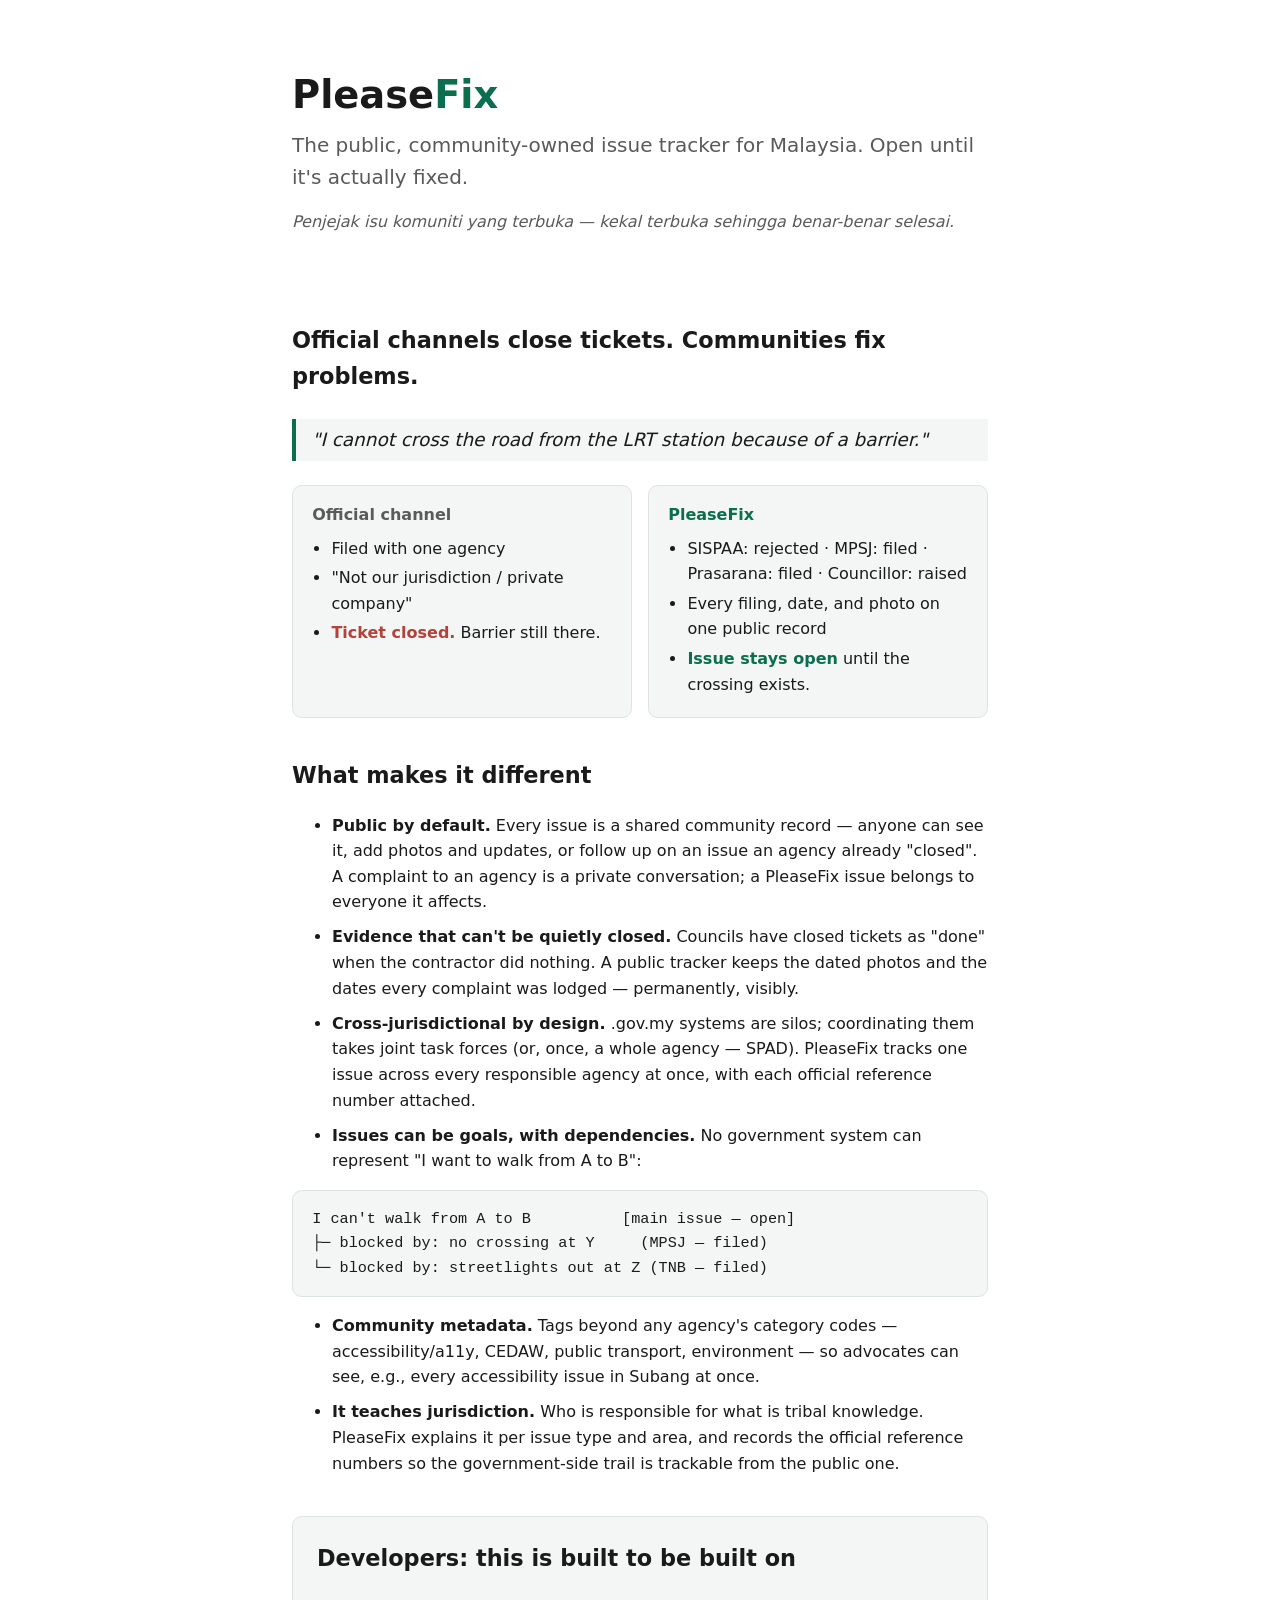
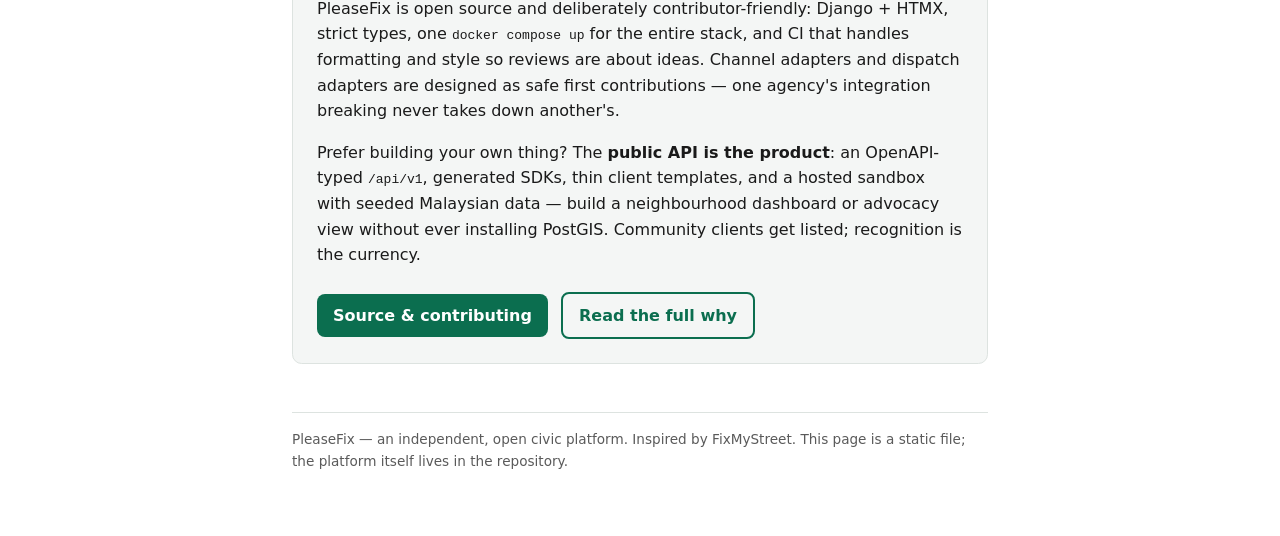
==== site/index.html @ 881eadac "PleaseFix seed: civic issue tracker for Malaysia Public, community-owned issue tracker inspired by F" ====
<!doctype html>
<html lang="en">
<head>
<meta charset="utf-8">
<meta name="viewport" content="width=device-width, initial-scale=1">
<title>PleaseFix — the public issue tracker for Malaysia</title>
<meta name="description" content="Report community problems, track every agency filing publicly, and keep issues open until they are actually fixed.">
<style>
  :root {
    --fg: #1a1a1a; --bg: #ffffff; --accent: #0b6e4f; --accent-2: #0b4f6e;
    --muted: #5a5a5a; --card: #f4f6f5; --border: #dde3e0;
  }
  @media (prefers-color-scheme: dark) {
    :root {
      --fg: #eaeaea; --bg: #121212; --accent: #4cc38a; --accent-2: #6fb6d8;
      --muted: #a0a0a0; --card: #1d211f; --border: #2e3532;
    }
  }
  * { box-sizing: border-box; }
  body { margin: 0; font-family: system-ui, -apple-system, sans-serif;
         color: var(--fg); background: var(--bg); line-height: 1.6; }
  main { max-width: 46rem; margin: 0 auto; padding: 0 1.25rem 4rem; }
  .hero { padding: 4rem 0 2rem; }
  .hero h1 { font-size: 2.4rem; margin: 0 0 .25rem; }
  .hero h1 span { color: var(--accent); }
  .hero .tagline { font-size: 1.25rem; color: var(--muted); margin: 0 0 1rem; }
  .hero .bm { font-style: italic; color: var(--muted); }
  h2 { margin-top: 2.5rem; font-size: 1.4rem; }
  .compare { display: grid; grid-template-columns: 1fr 1fr; gap: 1rem; margin: 1.5rem 0; }
  @media (max-width: 40rem) { .compare { grid-template-columns: 1fr; } }
  .card { background: var(--card); border: 1px solid var(--border);
          border-radius: .6rem; padding: 1rem 1.2rem; }
  .card h3 { margin: 0 0 .5rem; font-size: 1rem; }
  .card.official h3 { color: var(--muted); }
  .card.community h3 { color: var(--accent); }
  .card ul { margin: .3rem 0 0; padding-left: 1.2rem; }
  .card li { margin: .25rem 0; }
  .closed { color: #b3423a; font-weight: 600; }
  .open { color: var(--accent); font-weight: 600; }
  .quote { border-left: 4px solid var(--accent); padding: .4rem 1rem;
           margin: 1.5rem 0; font-size: 1.15rem; font-style: italic; background: var(--card); }
  .deps { font-family: ui-monospace, monospace; font-size: .95rem;
          background: var(--card); border: 1px solid var(--border);
          border-radius: .6rem; padding: 1rem 1.2rem; overflow-x: auto; white-space: pre; }
  .points li { margin: .6rem 0; }
  .cta { margin-top: 2.5rem; padding: 1.5rem; border-radius: .6rem;
         background: var(--card); border: 1px solid var(--border); }
  .cta h2 { margin-top: 0; }
  a { color: var(--accent-2); }
  .btn { display: inline-block; margin: .5rem .5rem 0 0; padding: .55rem 1rem;
         border-radius: .5rem; background: var(--accent); color: #fff;
         text-decoration: none; font-weight: 600; }
  .btn.alt { background: transparent; color: var(--accent);
             border: 2px solid var(--accent); }
  footer { color: var(--muted); font-size: .85rem; margin-top: 3rem;
           border-top: 1px solid var(--border); padding-top: 1rem; }
</style>
</head>
<body>
<main>
  <div class="hero">
    <h1>Please<span>Fix</span></h1>
    <p class="tagline">The public, community-owned issue tracker for Malaysia.
      Open until it's actually fixed.</p>
    <p class="bm">Penjejak isu komuniti yang terbuka — kekal terbuka sehingga benar-benar selesai.</p>
  </div>

  <h2>Official channels close tickets. Communities fix problems.</h2>
  <div class="quote">"I cannot cross the road from the LRT station because of a barrier."</div>

  <div class="compare">
    <div class="card official">
      <h3>Official channel</h3>
      <ul>
        <li>Filed with one agency</li>
        <li>"Not our jurisdiction / private company"</li>
        <li><span class="closed">Ticket closed.</span> Barrier still there.</li>
      </ul>
    </div>
    <div class="card community">
      <h3>PleaseFix</h3>
      <ul>
        <li>SISPAA: rejected · MPSJ: filed · Prasarana: filed · Councillor: raised</li>
        <li>Every filing, date, and photo on one public record</li>
        <li><span class="open">Issue stays open</span> until the crossing exists.</li>
      </ul>
    </div>
  </div>

  <h2>What makes it different</h2>
  <ul class="points">
    <li><strong>Public by default.</strong> Every issue is a shared community
      record — anyone can see it, add photos and updates, or follow up on an
      issue an agency already "closed". A complaint to an agency is a private
      conversation; a PleaseFix issue belongs to everyone it affects.</li>
    <li><strong>Evidence that can't be quietly closed.</strong> Councils have
      closed tickets as "done" when the contractor did nothing. A public
      tracker keeps the dated photos and the dates every complaint was lodged
      — permanently, visibly.</li>
    <li><strong>Cross-jurisdictional by design.</strong> .gov.my systems are
      silos; coordinating them takes joint task forces (or, once, a whole
      agency — SPAD). PleaseFix tracks one issue across every responsible
      agency at once, with each official reference number attached.</li>
    <li><strong>Issues can be goals, with dependencies.</strong> No government
      system can represent "I want to walk from A to B":</li>
  </ul>

  <div class="deps">I can't walk from A to B          [main issue — open]
├─ blocked by: no crossing at Y     (MPSJ — filed)
└─ blocked by: streetlights out at Z (TNB — filed)</div>

  <ul class="points">
    <li><strong>Community metadata.</strong> Tags beyond any agency's
      category codes — accessibility/a11y, CEDAW, public transport,
      environment — so advocates can see, e.g., every accessibility issue in
      Subang at once.</li>
    <li><strong>It teaches jurisdiction.</strong> Who is responsible for what
      is tribal knowledge. PleaseFix explains it per issue type and area, and
      records the official reference numbers so the government-side trail is
      trackable from the public one.</li>
  </ul>

  <div class="cta">
    <h2>Developers: this is built to be built on</h2>
    <p>PleaseFix is open source and deliberately contributor-friendly:
      Django + HTMX, strict types, one <code>docker compose up</code> for the
      entire stack, and CI that handles formatting and style so reviews are
      about ideas. Channel adapters and dispatch adapters are designed as
      safe first contributions — one agency's integration breaking never
      takes down another's.</p>
    <p>Prefer building your own thing? The <strong>public API is the
      product</strong>: an OpenAPI-typed <code>/api/v1</code>, generated
      SDKs, thin client templates, and a hosted sandbox with seeded
      Malaysian data — build a neighbourhood dashboard or advocacy view
      without ever installing PostGIS. Community clients get listed;
      recognition is the currency.</p>
    <a class="btn" href="https://github.com/pleasefix">Source &amp; contributing</a>
    <a class="btn alt" href="docs/WHY.md">Read the full why</a>
  </div>

  <footer>
    PleaseFix — an independent, open civic platform. Inspired by
    FixMyStreet. This page is a static file; the platform itself lives in
    the repository.
  </footer>
</main>
</body>
</html>
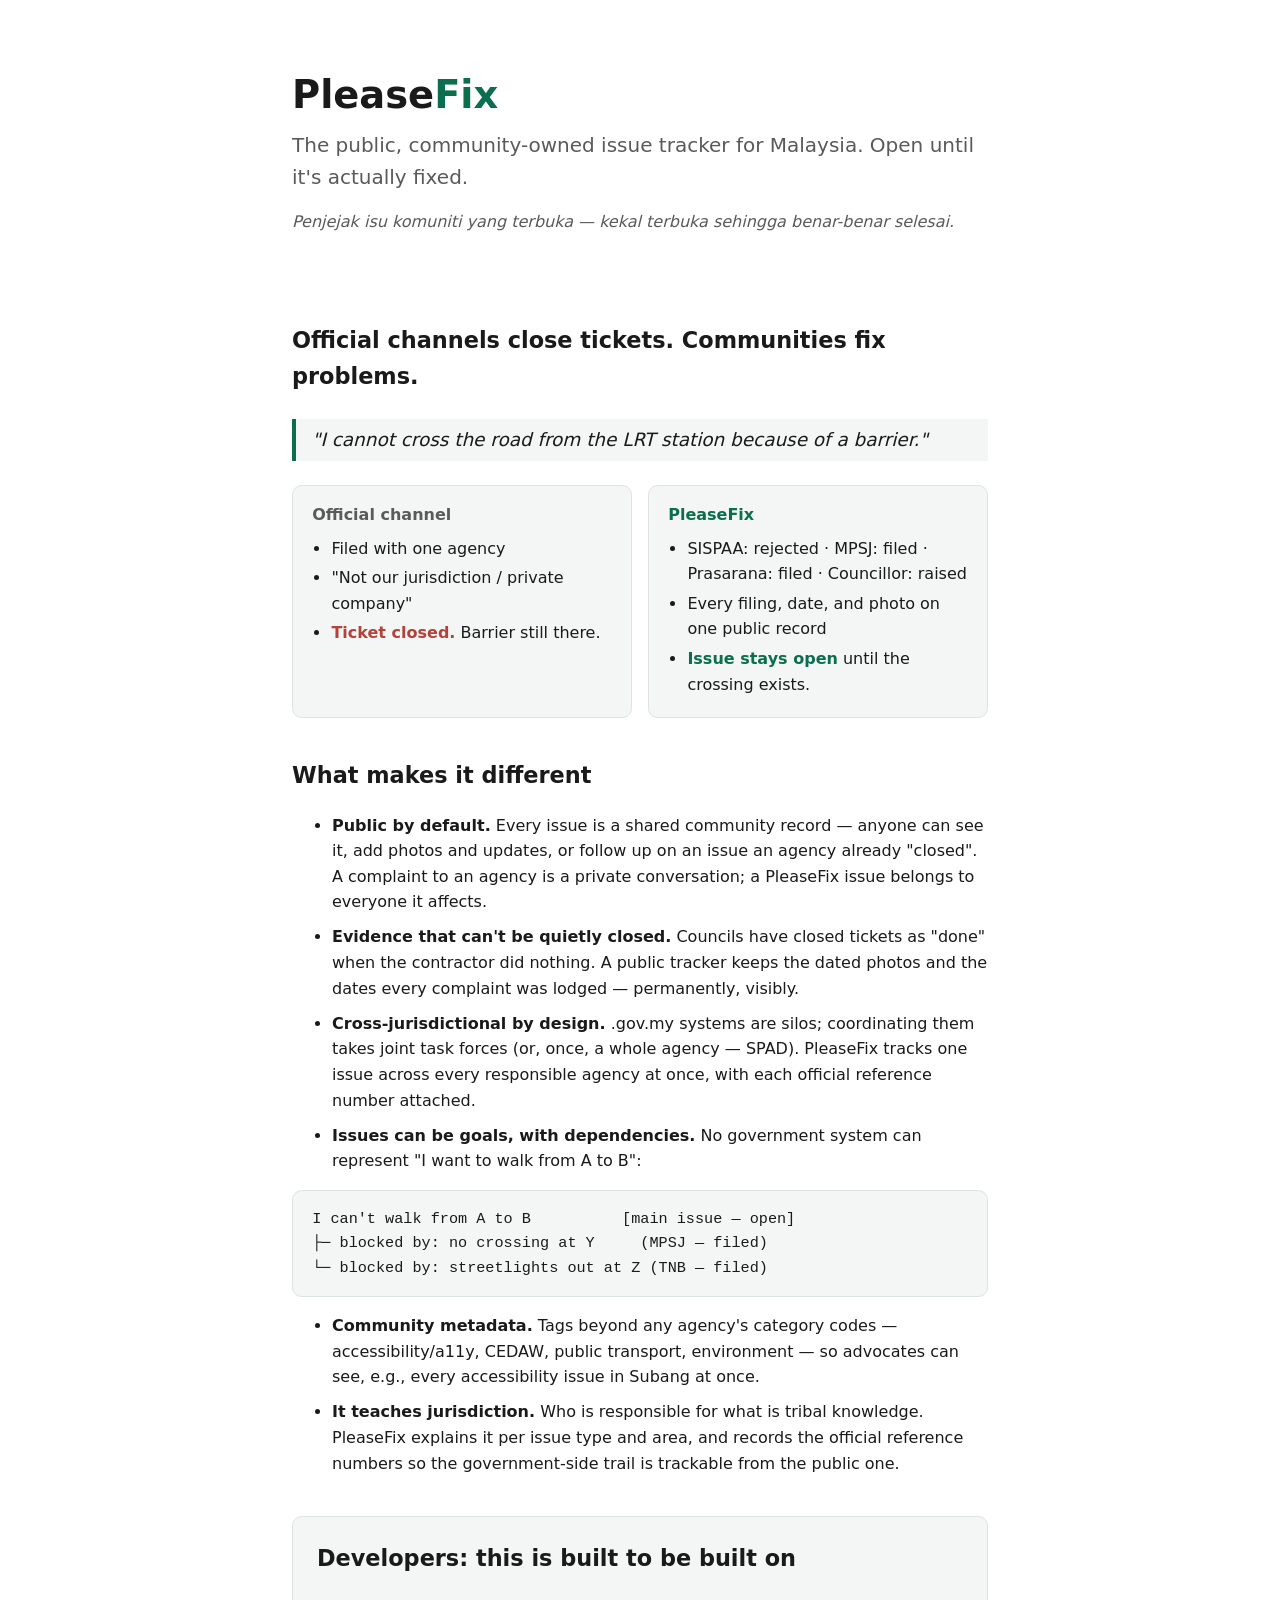
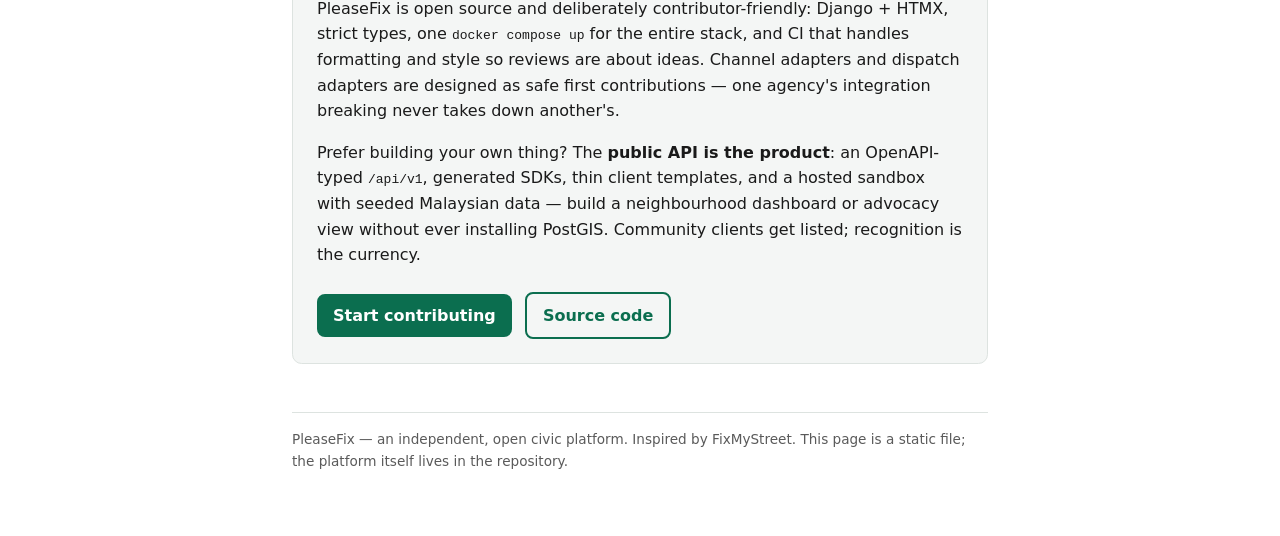
==== commit aa9f5f6a: "docs(contrib): role-based onboarding site + curated good-first-issues Adds site/contribute.html — a " ====
--- a/site/index.html
+++ b/site/index.html
@@ -134,8 +134,8 @@
       Malaysian data — build a neighbourhood dashboard or advocacy view
       without ever installing PostGIS. Community clients get listed;
       recognition is the currency.</p>
-    <a class="btn" href="https://github.com/pleasefix">Source &amp; contributing</a>
-    <a class="btn alt" href="docs/WHY.md">Read the full why</a>
+    <a class="btn" href="contribute.html">Start contributing</a>
+    <a class="btn alt" href="https://github.com/pleasefix-1/pleasefix">Source code</a>
   </div>
 
   <footer>
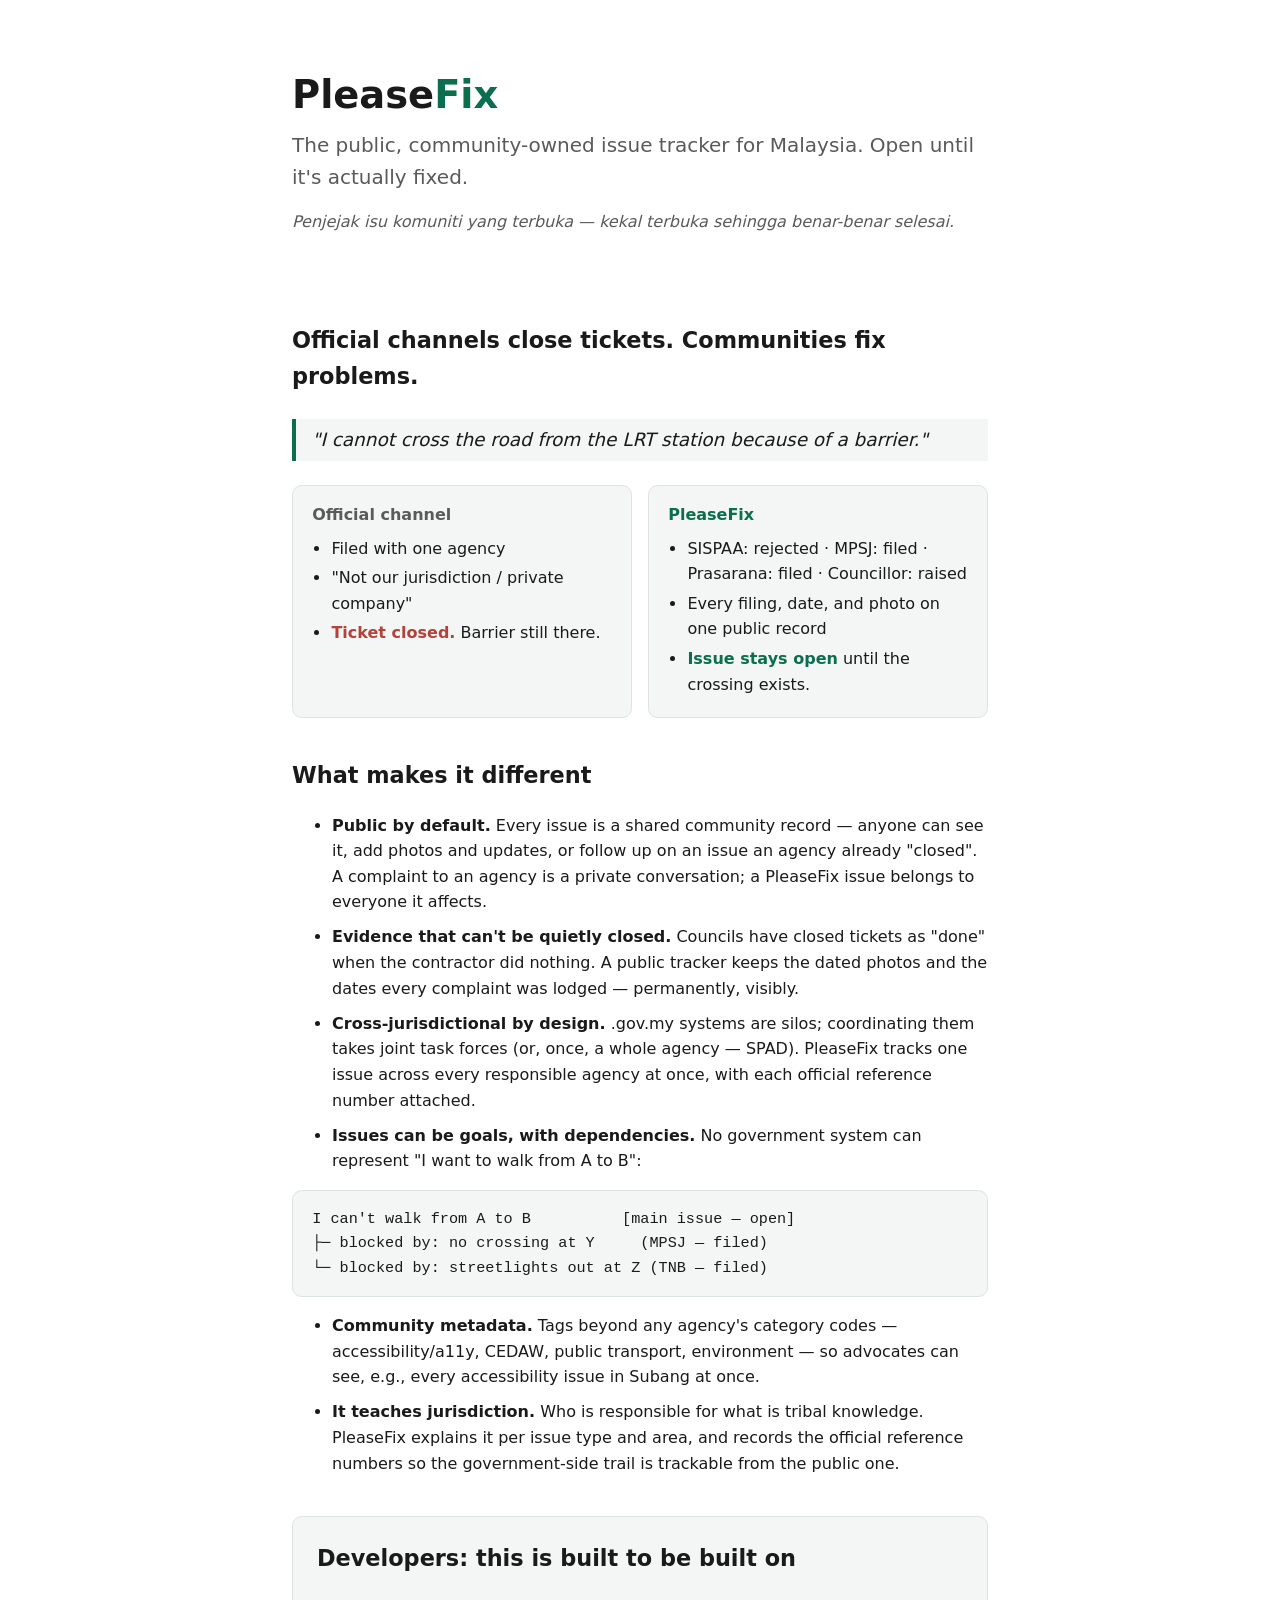
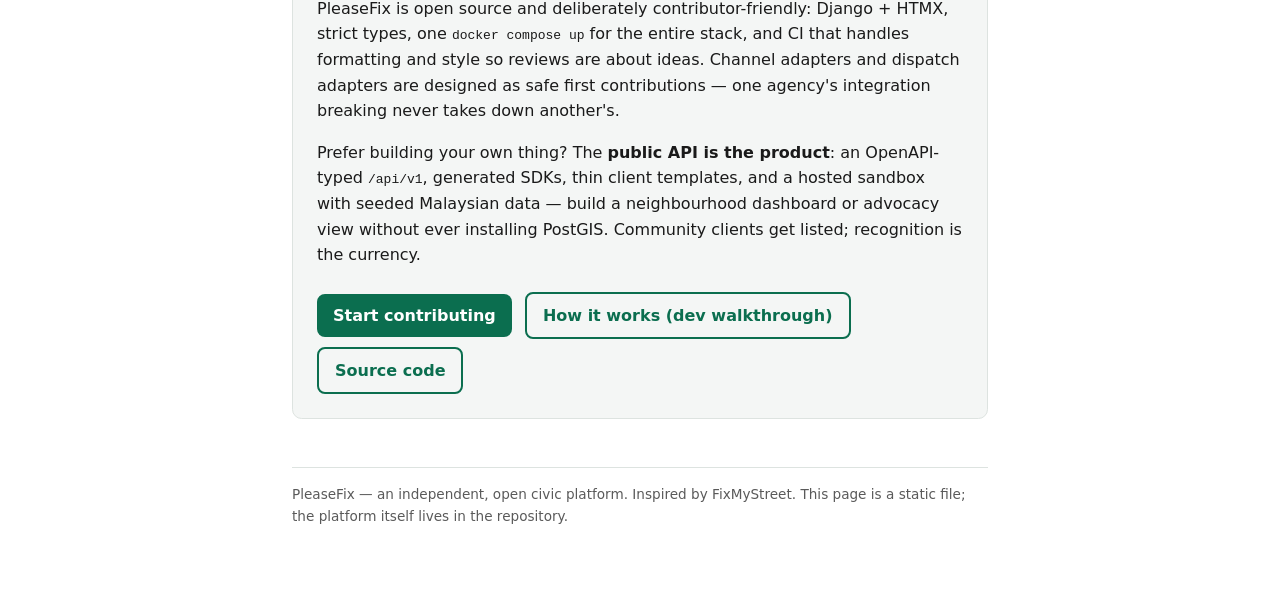
==== commit 623233fe: "feat(site): interactive developer walkthrough (site/dev.html) Onboarding page for developers: clicka" ====
--- a/site/index.html
+++ b/site/index.html
@@ -135,6 +135,7 @@
       without ever installing PostGIS. Community clients get listed;
       recognition is the currency.</p>
     <a class="btn" href="contribute.html">Start contributing</a>
+    <a class="btn alt" href="dev.html">How it works (dev walkthrough)</a>
     <a class="btn alt" href="https://github.com/pleasefix-1/pleasefix">Source code</a>
   </div>
 
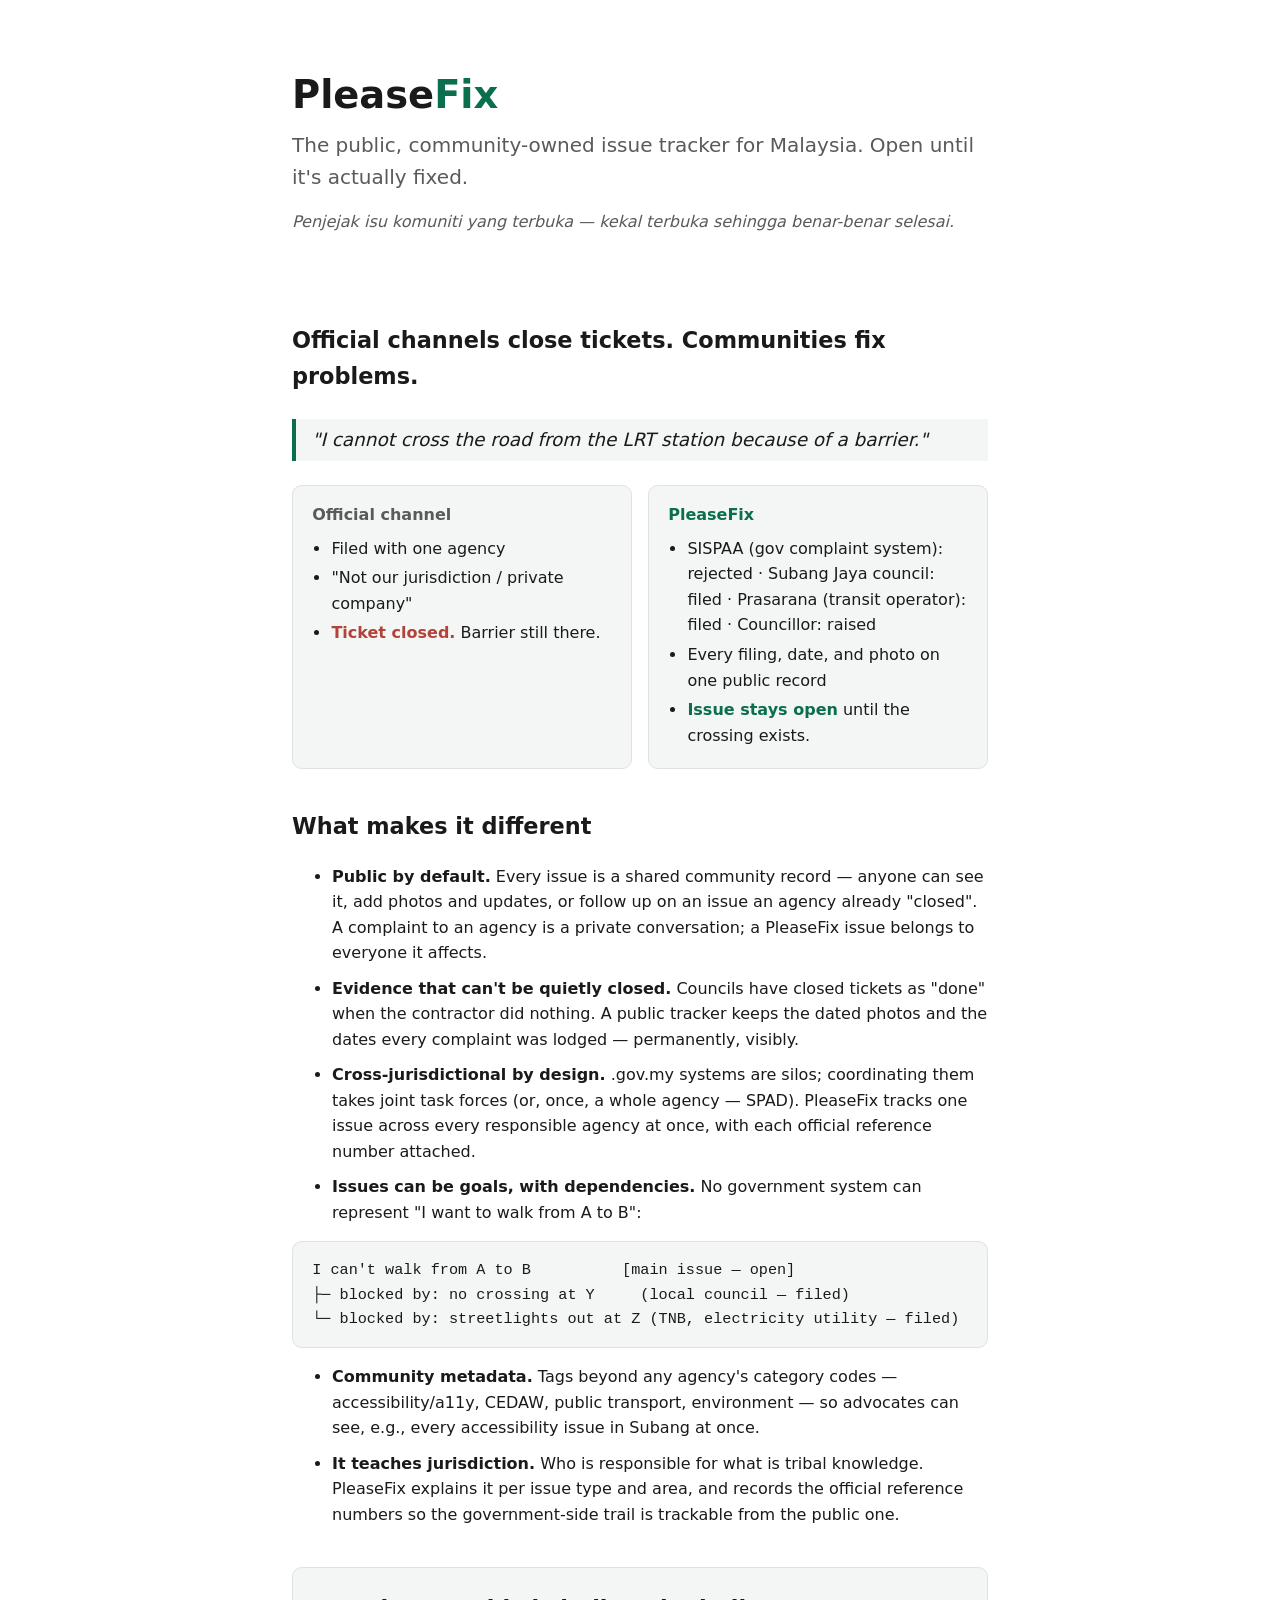
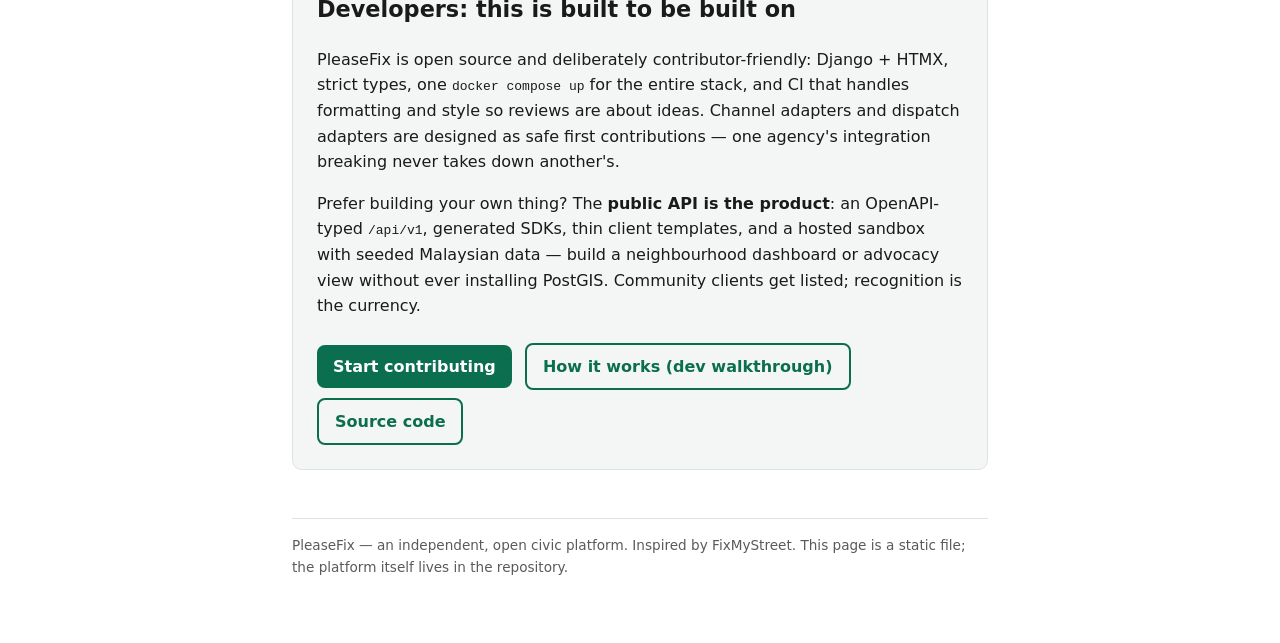
==== commit 172ac627: "docs: expand Malaysian civic abbreviations on first use Not every developer knows what PBT means. Fi" ====
--- a/site/index.html
+++ b/site/index.html
@@ -80,7 +80,7 @@
     <div class="card community">
       <h3>PleaseFix</h3>
       <ul>
-        <li>SISPAA: rejected · MPSJ: filed · Prasarana: filed · Councillor: raised</li>
+        <li>SISPAA (gov complaint system): rejected · Subang Jaya council: filed · Prasarana (transit operator): filed · Councillor: raised</li>
         <li>Every filing, date, and photo on one public record</li>
         <li><span class="open">Issue stays open</span> until the crossing exists.</li>
       </ul>
@@ -106,8 +106,8 @@
   </ul>
 
   <div class="deps">I can't walk from A to B          [main issue — open]
-├─ blocked by: no crossing at Y     (MPSJ — filed)
-└─ blocked by: streetlights out at Z (TNB — filed)</div>
+├─ blocked by: no crossing at Y     (local council — filed)
+└─ blocked by: streetlights out at Z (TNB, electricity utility — filed)</div>
 
   <ul class="points">
     <li><strong>Community metadata.</strong> Tags beyond any agency's
